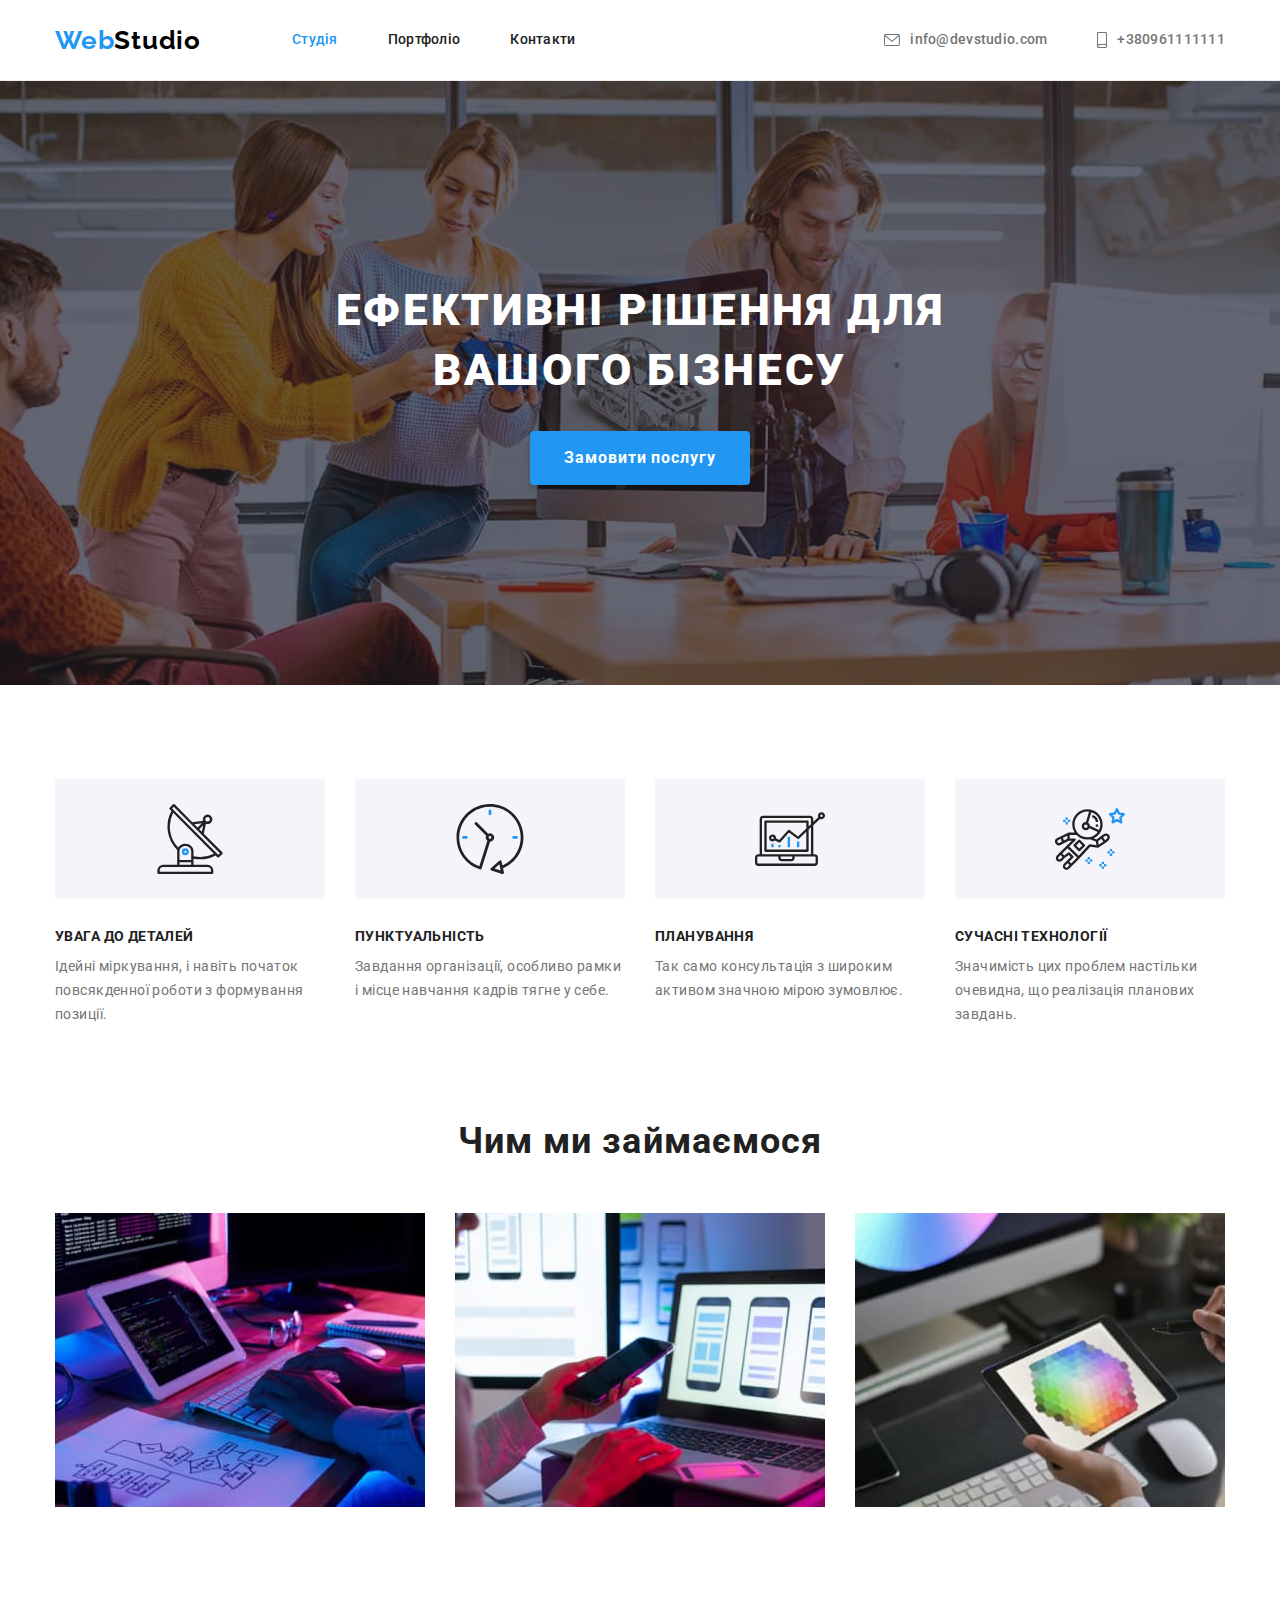
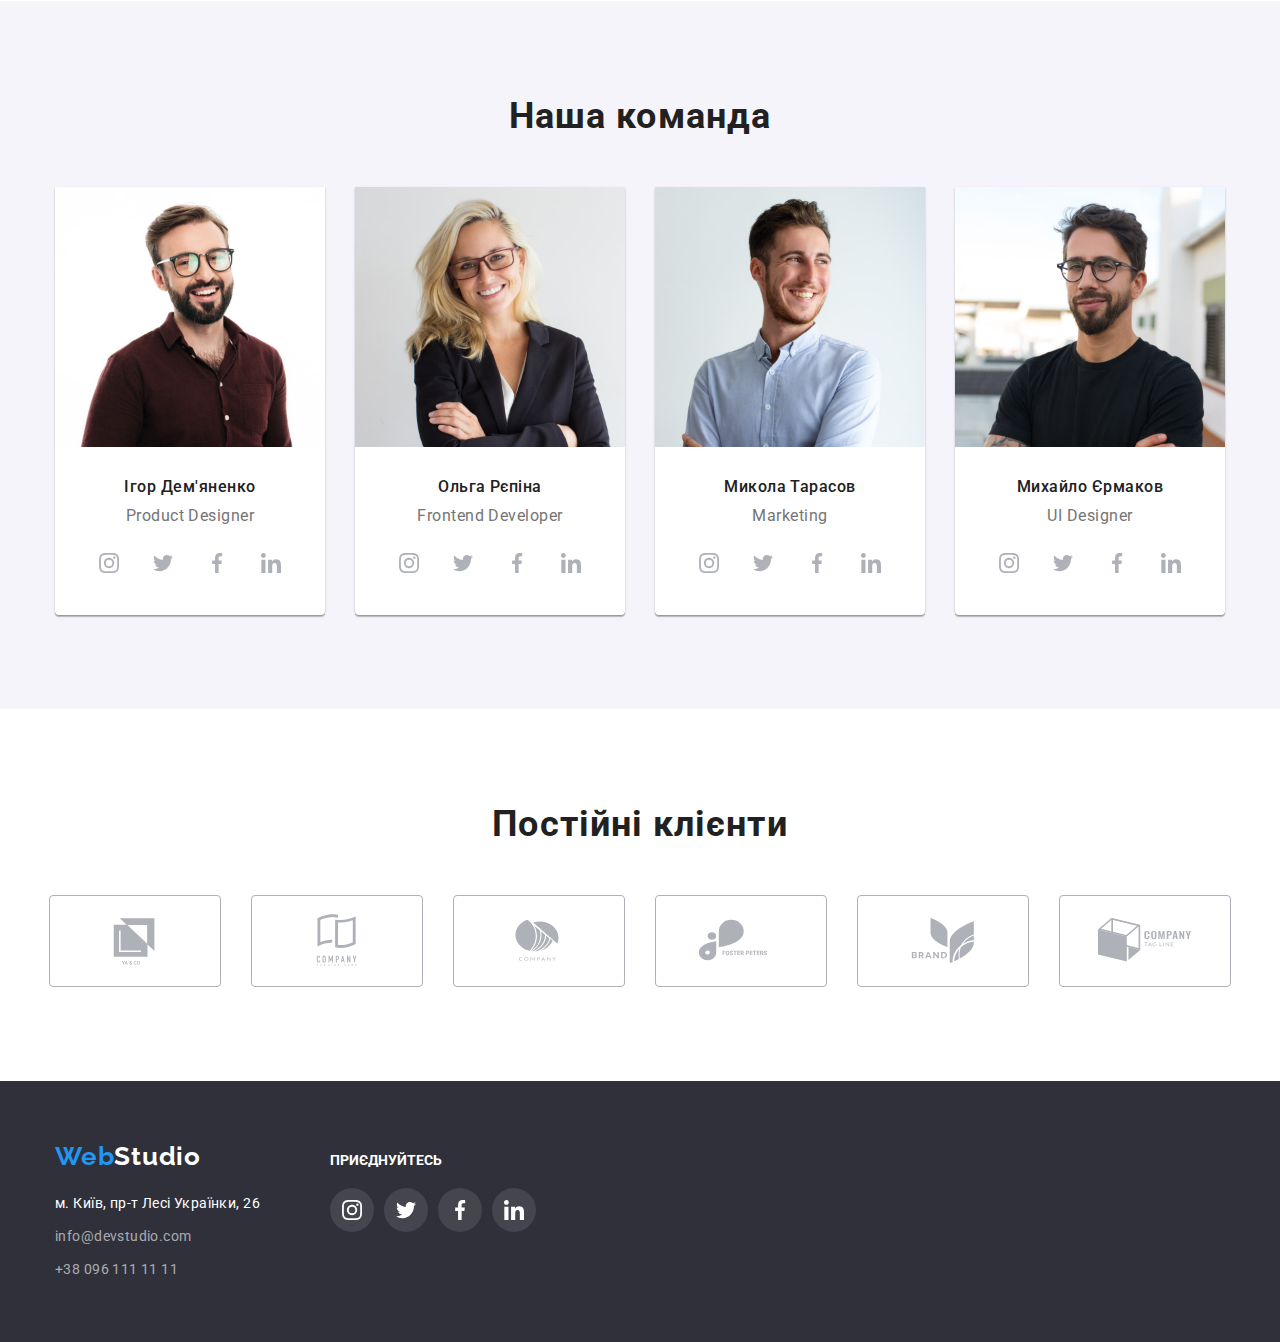
==== index.html @ 3e7839a6 "ДЗ№5" ====
<!DOCTYPE html>
<html lang="uk">
  <head>
    <meta charset="UTF-8" />
    <meta http-equiv="X-UA-Compatible" content="IE=edge" />
    <meta name="viewport" content="width=device-width, initial-scale=1.0" />

    <title>WebStudio</title>
    <link rel="preconnect" href="https://fonts.googleapis.com" />
    <link rel="preconnect" href="https://fonts.gstatic.com" crossorigin />
    <link
      href="https://fonts.googleapis.com/css2?family=Raleway:wght@700&family=Roboto:wght@400;500;700;900&display=swap"
      rel="stylesheet"
    />
    <link
      rel="stylesheet"
      href="https://cdnjs.cloudflare.com/ajax/libs/modern-normalize/1.1.0/modern-normalize.min.css"
    />
    <link rel="stylesheet" href="./css/style.css" />
  </head>
  <body>
    <!--Шапка сайту-->
    <header class="page-header">
      <div class="container nav-contacts">
        <a class="logo link" href="index.html"
          >Web<span class="logo-wrap">Studio</span>
        </a>
        <nav class="main-nav">
          <ul class="nav list">
            <li class="item">
              <a class="site-nav link current" href="./index.html">Студія</a>
            </li>
            <li class="item">
              <a class="site-nav link" href="./portfolio.html">Портфоліо</a>
            </li>
            <li class="item">
              <a class="site-nav link" href="#">Контакти</a>
            </li>
          </ul>
        </nav>
        <ul class="contacts list">
          <li class="item">
            <a class="contacts-header link" href="mailto:info@devstudio.com"
              ><svg class="contacts-icon" width="16px" height="12px">
                <use href="./imges/sprite.svg#icon-envelope"></use>
              </svg>
              info@devstudio.com
            </a>
          </li>
          <li class="item">
            <a class="contacts-header link" href="tel:+380961111111"
              ><svg class="contacts-icon" width="10px" height="16px">
                <use href="./imges/sprite.svg#icon-smartphone"></use>
              </svg>
              +380961111111</a
            >
          </li>
        </ul>
      </div>
    </header>
    <main>
      <!--Герой-->
      <section class="hero">
        <h1 class="hero-text">Ефективні рішення для вашого бізнесу</h1>
        <button class="hero-button" type="button">Замовити послугу</button>
      </section>
      <!--Наші переваги-->
      <section class="section features">
        <div class="container">
          <h2 class="visually-hidden">Наші особливості</h2>
          <ul class="list features-list">
            <li class="item">
              <div class="features-icons">
                <svg class="features-picture" width="70" height="70">
                  <use href="./imges/sprite.svg#icon-antenna"></use>
                </svg>
              </div>
              <h3 class="features-tittle">УВАГА ДО ДЕТАЛЕЙ</h3>
              <p class="features-text">
                Ідейні міркування, і навіть початок повсякденної роботи з
                формування позиції.
              </p>
            </li>
            <li class="item">
              <div class="features-icons">
                <svg class="features-picture" width="70" height="70">
                  <use href="./imges/sprite.svg#icon-clock"></use>
                </svg>
              </div>
              <h3 class="features-tittle">ПУНКТУАЛЬНІСТЬ</h3>
              <p class="features-text">
                Завдання організації, особливо рамки і місце навчання кадрів
                тягне у себе.
              </p>
            </li>
            <li class="item">
              <div class="features-icons">
                <svg class="features-picture" width="70" height="70">
                  <use href="./imges/sprite.svg#icon-diagram"></use>
                </svg>
              </div>
              <h3 class="features-tittle">ПЛАНУВАННЯ</h3>
              <p class="features-text">
                Так само консультація з широким активом значною мірою зумовлює.
              </p>
            </li>
            <li class="item">
              <div class="features-icons">
                <svg class="features-picture" width="70" height="70">
                  <use href="./imges/sprite.svg#icon-astronaut"></use>
                </svg>
              </div>
              <h3 class="features-tittle">СУЧАСНІ ТЕХНОЛОГІЇ</h3>
              <p class="features-text">
                Значимість цих проблем настільки очевидна, що реалізація
                планових завдань.
              </p>
            </li>
          </ul>
        </div>
      </section>
      <!--Чим займаємося-->
      <section class="section no-padding">
        <div class="container">
          <h2 class="section-tittle">Чим ми займаємося</h2>
          <ul class="tittle list">
            <li class="item">
              <img src="./imges/html.jpg" alt="html" width="370" />
            </li>
            <li class="item">
              <img src="./imges/js.jpg" alt="javascript" width="370" />
            </li>
            <li class="item">
              <img src="./imges/css.jpg" alt="css" width="370" />
            </li>
          </ul>
        </div>
      </section>
      <!--Команда-->
      <section class="team section">
        <div class="container">
          <h2 class="section-tittle">Наша команда</h2>
          <ul class="personnel list">
            <li class="list-back">
              <img
                src="./imges/product_designer.jpg"
                alt="product_designer"
                width="270"
                height="260"
              />
              <div class="team-members">
                <h3 class="team-name">Ігор Дем'яненко</h3>
                <p class="team-text">Product Designer</p>
                <ul class="social-list list">
                  <li class="social-item">
                    <a class="social-icons" href="">
                      <svg width="20" height="20">
                        <use href="./imges/sprite.svg#icon-instagram"></use>
                      </svg>
                    </a>
                  </li>
                  <li class="social-item">
                    <a class="social-icons" href="">
                      <svg width="20" height="20">
                        <use href="./imges/sprite.svg#icon-twiter"></use>
                      </svg>
                    </a>
                  </li>
                  <li class="social-item">
                    <a class="social-icons" href="">
                      <svg width="20" height="20">
                        <use href="./imges/sprite.svg#icon-facebook"></use>
                      </svg>
                    </a>
                  </li>
                  <li class="social-item">
                    <a class="social-icons" href="">
                      <svg width="20" height="20">
                        <use href="./imges/sprite.svg#icon-linkedin"></use>
                      </svg>
                    </a>
                  </li>
                </ul>
              </div>
            </li>
            <li class="list-back">
              <img
                src="./imges/frontend_developer.jpg"
                alt="frontend_developer"
                width="270"
                height="260"
              />
              <div class="team-members">
                <h3 class="team-name">Ольга Рєпіна</h3>
                <p class="team-text">Frontend Developer</p>
                <ul class="social-list list">
                  <li class="social-item">
                    <a class="social-icons" href="">
                      <svg width="20" height="20">
                        <use href="./imges/sprite.svg#icon-instagram"></use>
                      </svg>
                    </a>
                  </li>
                  <li class="social-item">
                    <a class="social-icons" href="">
                      <svg width="20" height="20">
                        <use href="./imges/sprite.svg#icon-twiter"></use>
                      </svg>
                    </a>
                  </li>
                  <li class="social-item">
                    <a class="social-icons" href="">
                      <svg width="20" height="20">
                        <use href="./imges/sprite.svg#icon-facebook"></use>
                      </svg>
                    </a>
                  </li>
                  <li class="social-item">
                    <a class="social-icons" href="">
                      <svg width="20" height="20">
                        <use href="./imges/sprite.svg#icon-linkedin"></use>
                      </svg>
                    </a>
                  </li>
                </ul>
              </div>
            </li>
            <li class="list-back">
              <img
                src="./imges/marketing.jpg"
                alt="marketing"
                width="270"
                height="260"
              />
              <div class="team-members">
                <h3 class="team-name">Микола Тарасов</h3>
                <p class="team-text">Marketing</p>
                <ul class="social-list list">
                  <li class="social-item">
                    <a class="social-icons" href="">
                      <svg width="20" height="20">
                        <use href="./imges/sprite.svg#icon-instagram"></use>
                      </svg>
                    </a>
                  </li>
                  <li class="social-item">
                    <a class="social-icons" href="">
                      <svg width="20" height="20">
                        <use href="./imges/sprite.svg#icon-twiter"></use>
                      </svg>
                    </a>
                  </li>
                  <li class="social-item">
                    <a class="social-icons" href="">
                      <svg width="20" height="20">
                        <use href="./imges/sprite.svg#icon-facebook"></use>
                      </svg>
                    </a>
                  </li>
                  <li class="social-item">
                    <a class="social-icons" href="">
                      <svg width="20" height="20">
                        <use href="./imges/sprite.svg#icon-linkedin"></use>
                      </svg>
                    </a>
                  </li>
                </ul>
              </div>
            </li>
            <li class="list-back">
              <img
                src="./imges/ul_designer.jpg"
                alt="ul_designer"
                width="270"
                height="260"
              />
              <div class="team-members">
                <h3 class="team-name">Михайло Єрмаков</h3>
                <p class="team-text">UI Designer</p>
                <ul class="social-list list">
                  <li class="social-item">
                    <a class="social-icons" href="">
                      <svg width="20" height="20">
                        <use href="./imges/sprite.svg#icon-instagram"></use>
                      </svg>
                    </a>
                  </li>
                  <li class="social-item">
                    <a class="social-icons" href="">
                      <svg width="20" height="20">
                        <use href="./imges/sprite.svg#icon-twiter"></use>
                      </svg>
                    </a>
                  </li>
                  <li class="social-item">
                    <a class="social-icons" href="">
                      <svg width="20" height="20">
                        <use href="./imges/sprite.svg#icon-facebook"></use>
                      </svg>
                    </a>
                  </li>
                  <li class="social-item">
                    <a class="social-icons" href="">
                      <svg width="20" height="20">
                        <use href="./imges/sprite.svg#icon-linkedin"></use>
                      </svg>
                    </a>
                  </li>
                </ul>
              </div>
            </li>
          </ul>
        </div>
      </section>
      <!--Клієнти-->
      <section class="section customers">
        <div class="container">
          <h2 class="customers-title">Постійні клієнти</h2>
          <ul class="customers-list list">
            <li>
              <a class="customers-icon" href="#">
                <svg width="106" height="60">
                  <use href="imges/sprite.svg#icon-Client1"></use>
                </svg>
              </a>
            </li>
            <li>
              <a class="customers-icon" href="#">
                <svg width="106" height="60">
                  <use href="imges/sprite.svg#icon-Client2"></use>
                </svg>
              </a>
            </li>
            <li>
              <a class="customers-icon" href="#">
                <svg width="106" height="60">
                  <use href="imges/sprite.svg#icon-Client3"></use>
                </svg>
              </a>
            </li>
            <li>
              <a class="customers-icon" href="#">
                <svg width="106" height="60">
                  <use href="imges/sprite.svg#icon-Client4"></use>
                </svg>
              </a>
            </li>
            <li>
              <a class="customers-icon" href="#">
                <svg width="106" height="60">
                  <use href="imges/sprite.svg#icon-Client5"></use>
                </svg>
              </a>
            </li>
            <li>
              <a class="customers-icon" href="#">
                <svg width="106" height="60">
                  <use href="imges/sprite.svg#icon-Client6"></use>
                </svg>
              </a>
            </li>
          </ul>
        </div>
      </section>
    </main>
    <!--Футтер-->
    <footer class="footer">
      <div class="container footer-container">
        <div>
          <a class="logo link" href="#"
            >Web<span class="logo-footer">Studio</span>
          </a>
          <address>
            <ul class="list">
              <li class="list-footer">
                <a
                  class="footer-address link"
                  href="https://goo.gl/maps/43y1ShWH6YqDdSyP7"
                  target="_blank"
                  rel="noopener nofollow noreferrer "
                  >м. Київ, пр-т Лесі Українки, 26
                </a>
              </li>
              <li class="list-footer">
                <a class="footer-contacts link" href="mailto:info@devstudio.com"
                  >info@devstudio.com</a
                >
              </li>
              <li class="list-footer">
                <a class="footer-contacts link" href="tel:+380961111111"
                  >+38 096 111 11 11</a
                >
              </li>
            </ul>
          </address>
        </div>
        <div class="footer-icon">
          <h2 class="social-title">ПРИЄДНУЙТЕСЬ</h2>
          <ul class="footer-social-list list">
            <li>
              <a class="footer-social-icon" href="#">
                <svg width="20" height="20">
                  <use href="./imges/sprite.svg#icon-instagram"></use>
                </svg>
              </a>
            </li>
            <li>
              <a class="footer-social-icon" href="#">
                <svg width="20" height="20">
                  <use href="./imges/sprite.svg#icon-twiter"></use>
                </svg>
              </a>
            </li>
            <li>
              <a class="footer-social-icon" href="#">
                <svg width="20" height="20">
                  <use href="./imges/sprite.svg#icon-facebook"></use>
                </svg>
              </a>
            </li>
            <li>
              <a class="footer-social-icon" href="#">
                <svg width="20" height="20">
                  <use href="./imges/sprite.svg#icon-linkedin"></use>
                </svg>
              </a>
            </li>
          </ul>
        </div>
      </div>
    </footer>
  </body>
</html>
---- css/style.css ----
/*колір основного тексту #212121;*/
/*колір допоміжного тексту #757575;*/
/*білий колір #FFFFFF;*/
/*акцент  #2196F3;*/

:root {
    --main-font: 'Roboto', sans-serif;
    /*колір-змінні*/
    --main-color:#212121;
    --secondary-color:#757575;
    --akcent-color:#2196F3;
    --white-color:#FFFFFF;
    --logo-secondary-color: #000000;
    --hero-footer-background:#2F303A;
    --background-team:#F5F4FA;
    --button-hover:#188CE8;
    --footer-contact-color:rgba(255, 255, 255, 0.6);
    --icon-color: #AFB1B8;

}
body{
    background-color:var(--white-color);
    font-family:var(--main-font);
    color:var(--main-color);
    font-size: 14px;
}
.list {
    padding: 0;
    margin: 0;
    list-style: none;
}
.link {
    text-decoration: none;
    font-style: normal;
}
ul,h1,h2,h3,p{
    margin: 0;
    padding: 0;
}
img {
    display: block;
}
.container {
    margin-left: auto;
    margin-right: auto;
    padding-left: 15px;
    padding-right: 15px;
    width: 1200px;
    /* outline: 2px dashed blueviolet; */
}

 /*Шапка сайту*/
 .page-header{
    border-bottom: 1px solid #ECECEC;
 }
.nav-contacts{
    align-items: center;
    display: flex;
}
.logo{
    color: var(--akcent-color);
    font-family: 'Raleway';
    font-weight: 700;
    font-size: 26px;
    line-height: 1.19;
    letter-spacing: 0.03em;
    
}
.logo-wrap{
    color: var(--logo-secondary-color);
}
.nav{
    display: flex;
}

.nav .item +.item{
    margin-left: 50px;
}
.main-nav{
    margin-left: 91px;
}
.site-nav{
    display: block;
    padding-top: 32px;
    padding-bottom: 32px;

    color: var(--main-color);
    font-weight: 500;
    line-height: 1.14;
    letter-spacing: 0.02em
}
.site-nav:hover, .site-nav:focus{
    color: var(--akcent-color);
}
.contacts{
    display: flex;
    margin-left: auto;
}
.contacts .item + .item{
margin-left: 50px;
}
.contacts-header {
    align-items: center;
    display: flex;
    padding-top: 32px;
    padding-bottom: 32px;
    
    color: var(--secondary-color);
    font-weight: 500;
    line-height: 1.14;
    letter-spacing: 0.02em;
}
.contacts-header:hover,.contacts-header:focus{
    color: var(--akcent-color);
}
.contacts-icon{
    fill: currentColor;
    margin-right: 10px;
}

/*Герой*/
.hero{
    
    background-size: cover;
    background-position: center;
    background-repeat: no-repeat;
    background-image:linear-gradient( to right,rgba(47, 48, 58, 0.4),rgba(47, 48, 58, 0.4)),url(../imges/header.jpg);
    margin-left: auto;
    margin-right: auto;
    max-width: 1600px;
    padding-top: 200px;
    padding-bottom: 200px;
    text-align: center;
    background-color:rgba(47, 48, 58, 0.4);
}
.hero-text{
    margin-bottom: 30px;
    margin-left: auto;
    margin-right: auto;
    text-align: center;
    width: 696px;
    
    color:var(--white-color);
    font-weight: 900;
    font-size: 44px;
    line-height: 1.36;
    letter-spacing: 0.06em;
    text-transform: uppercase;

}

.hero-button{
    border-radius: 4px;
    padding: 10px 32px;
    background-color: var(--akcent-color);
    color: var(--white-color);
    cursor: pointer;
    border-color:transparent;
    box-shadow: 0px 4px 4px rgba(0, 0, 0, 0.15);
    font-family: var(--main-font);
    font-weight: 700;
    font-size: 16px;
    line-height: 1.9;
    letter-spacing: 0.06em;
}
.hero-button:hover,
.hero-button:focus {
    background-color: var(--button-hover)
}
/*Наші переваги*/
.features-icons{
    display: flex;
    justify-content: center;
    align-items: center;
    background-color: #F5F4FA;
    height: 120px;
    margin-bottom: 30px;

}
.section{
    padding-top: 94px;
    padding-bottom: 94px;    
}
.features-list{
    display: flex;
    flex-wrap: wrap;
    gap: 30px;
}
.features-list>.item{
    flex-basis: calc((100% - 90px) / 4);
}

.section.no-padding{
padding-top: 0;
}
.features-tittle{
    margin-top: 0;
    margin-bottom: 10px;
    color: var(--main-color);
    font-weight: 700;
    font-size: 14px;
    line-height: 1.14;
    letter-spacing: 0.03em;
}
.features-text{
    color: var(--secondary-color);
    font-size: 14px;
    line-height: 1.7;
    letter-spacing: 0.03em;
}
.visually-hidden{
    position: absolute;
    white-space: nowrap;
    width: 1px;
    height: 1px;
    overflow: hidden;
    border: 0;
    padding: 0;
    clip: rect(0 0 0 0);
    clip-path: inset(50%);
    margin: -1px;
}
/*Чим займаємося*/

.section-tittle{
    margin-top: 0;
    margin-bottom: 50px;

    text-align: center;
    font-weight: 700;
    font-size: 36px;
    line-height: 1.17;
    letter-spacing: 0.03em;
}
.tittle{

    display: flex;
    flex-wrap: wrap;
    gap: 30px;
    
}
.tittle .item{
flex-basis: calc((100% - 60px) / 3);
}
.tittle .item:last-child{
    margin-right: 0px;
}
/*Команда*/
.team{
    background-color:var(--background-team);
}
.personnel{
    display: flex;
    flex-wrap: wrap;
    gap: 30px;
}
.personnel .list-back{ 
flex-basis: calc((100% - 90px) / 4);
   
}
.personnel .list-back:last-child{
    margin-right: 0px;
}
.team-members{
    padding-top: 30px;
    padding-bottom: 30px;
}

.team-name{
    margin-bottom: 10px;
    text-align: center;
    margin-bottom: 10px;
    font-weight: 500;
    font-size: 16px;
    line-height: 1.19;
    letter-spacing: 0.03em;
    
}
.team-text{
    text-align: center;
    color: var(--secondary-color);
    font-size: 16px;
    line-height: 1.19;
    letter-spacing: 0.03em;
}
.list-back{
    border-radius: 0px 0px 4px 4px;
    box-shadow: 0px 1px 3px rgba(0, 0, 0, 0.12),
    0px 1px 1px rgba(0, 0, 0, 0.14),
    0px 2px 1px rgba(0, 0, 0, 0.2);
    background-color: var(--white-color);

}
.social-list{
    display: flex;
    justify-content: center;
    align-items: center;
    gap: 10px;
    margin-top: 16px;
}
.social-icons{
    fill: var(--icon-color);
    display: block;
    width: 44px;
    height: 44px;
    padding: 12px;
    border-radius: 50%;
}
.social-icons:hover,.social-icons:focus{
    fill: var(--white-color);
    background-color: var(--akcent-color);
}
/*Постійні клієнти*/
.customers-icon:hover,.customers-icon:focus{
   border-color: var(--akcent-color);
   fill: var(--akcent-color);

}
.customers-icon{
    display: flex;
    justify-content: center;
    align-items: center;
    height: 92px;
    border: 1px solid #AFB1B8;
    border-radius: 4px;
    padding: 16px 32px;
    fill: var(--icon-color);
}
.customers-list{
    display: flex;
    justify-content: center;
    align-items: center;
    gap: 30px;
}
.customers-title{
        margin-top: 0;
        margin-bottom: 50px;
        text-align: center;
        font-weight: 700;
        font-size: 36px;
        line-height: 1.17;
        letter-spacing: 0.03em
}
/*Футер*/
.footer-social-icon{
    display: block;
    border-radius: 50%;
    padding: 12px;
    width: 44px;
    height:44px;
    background-color:rgba(255, 255, 255, 0.1);
    fill: var(--white-color);
}
.footer-social-icon:hover,.footer-social-icon:focus{
    background-color: var(--akcent-color);
}
.footer-icon{
    margin-left: 70px;
}
.footer-social-list{
    gap: 10px;
    margin-top: 20px;
    display: flex;
    justify-content:center;
    align-items: center;
}
.social-title{
    color: #FFFFFF;
    font-weight: 700;
    font-size: 14px;
    line-height: 1.142;
  
}
.footer-container{
    align-items: baseline;
    display: flex;
}
.footer{
    padding-bottom: 60px;
    padding-top: 60px;
    background-color:var(--hero-footer-background) ;
}

.logo-footer {
    color: var(--white-color);
}
address{
    margin-top: 20px;
}
.list-footer:not(:last-child){
    margin-bottom: 9px;
}
.footer-address{
    color: var(--white-color);
    letter-spacing: 0.03em;
    line-height:1.71;
}
.footer-contacts{
    color:var(--footer-contact-color) ;
    letter-spacing: 0.03em;
    line-height:1.71;
}
.footer-contacts:hover, .footer-contacts:focus,.footer-address:hover,.footer-address:focus {
    color:var(--akcent-color);
}

/*Портфоліо*/
/*Проекти*/
.filter-button{
padding: 6px 25px;
border-radius: 4px ;
color: var(--main-color);
border-color: transparent;
cursor: pointer;
background: var(--background-team);
font-family: inherit;
font-weight: 500;
font-size: 16px;
line-height: 1.62;
text-align: center;
letter-spacing: 0.03em;
}
.filter-button:hover,.filter-button:focus{
box-shadow: 0px 3px 1px rgba(0, 0, 0, 0.1), 0px 1px 2px rgba(0, 0, 0, 0.08), 0px 2px 2px rgba(0, 0, 0, 0.12);
color: var(--white-color);
background: var(--akcent-color);
}
.button-portfolio{
    gap: 8px;
    margin-bottom: 50px;
    display: flex;
    flex-wrap: wrap;
    justify-content: center;


    /* background-color: tomato; */
}

.project{
    display: flex;
    flex-wrap:wrap ;
    gap: 30px;
}
.works{
 flex-basis:calc((100% - 60px) / 3) ; 
}
.project-list{
    display: block;
}
.project-list:hover, .project-list:focus{
    box-shadow: 0px 1px 1px rgba(0, 0, 0, 0.12), 0px 4px 4px rgba(0, 0, 0, 0.06), 1px 4px 6px rgba(0, 0, 0, 0.16); 
}
.section-project{
    margin-top: 0;
    margin-bottom: 4px;
    color: var(--main-color);
    font-weight: 700;
    font-size: 18px;
    line-height: 2;
    letter-spacing: 0.06em;
}

.project-text{
    color: var(--secondary-color);
    font-size: 16px;
    line-height: 1.88;
    letter-spacing: 0.03em;
}
.project-boder{
    padding: 20px 24px;
    border-right-width: 1px;
    border-right-style: solid;
    border-right-color: #EEEEEE;
    border-left-width: 1px;
    border-left-style: solid;
    border-left-color: #EEEEEE;
    border-bottom-width: 1px;
    border-bottom-style: solid;
    border-bottom-color: #EEEEEE;

}
.current{
    color: var(--akcent-color);
}
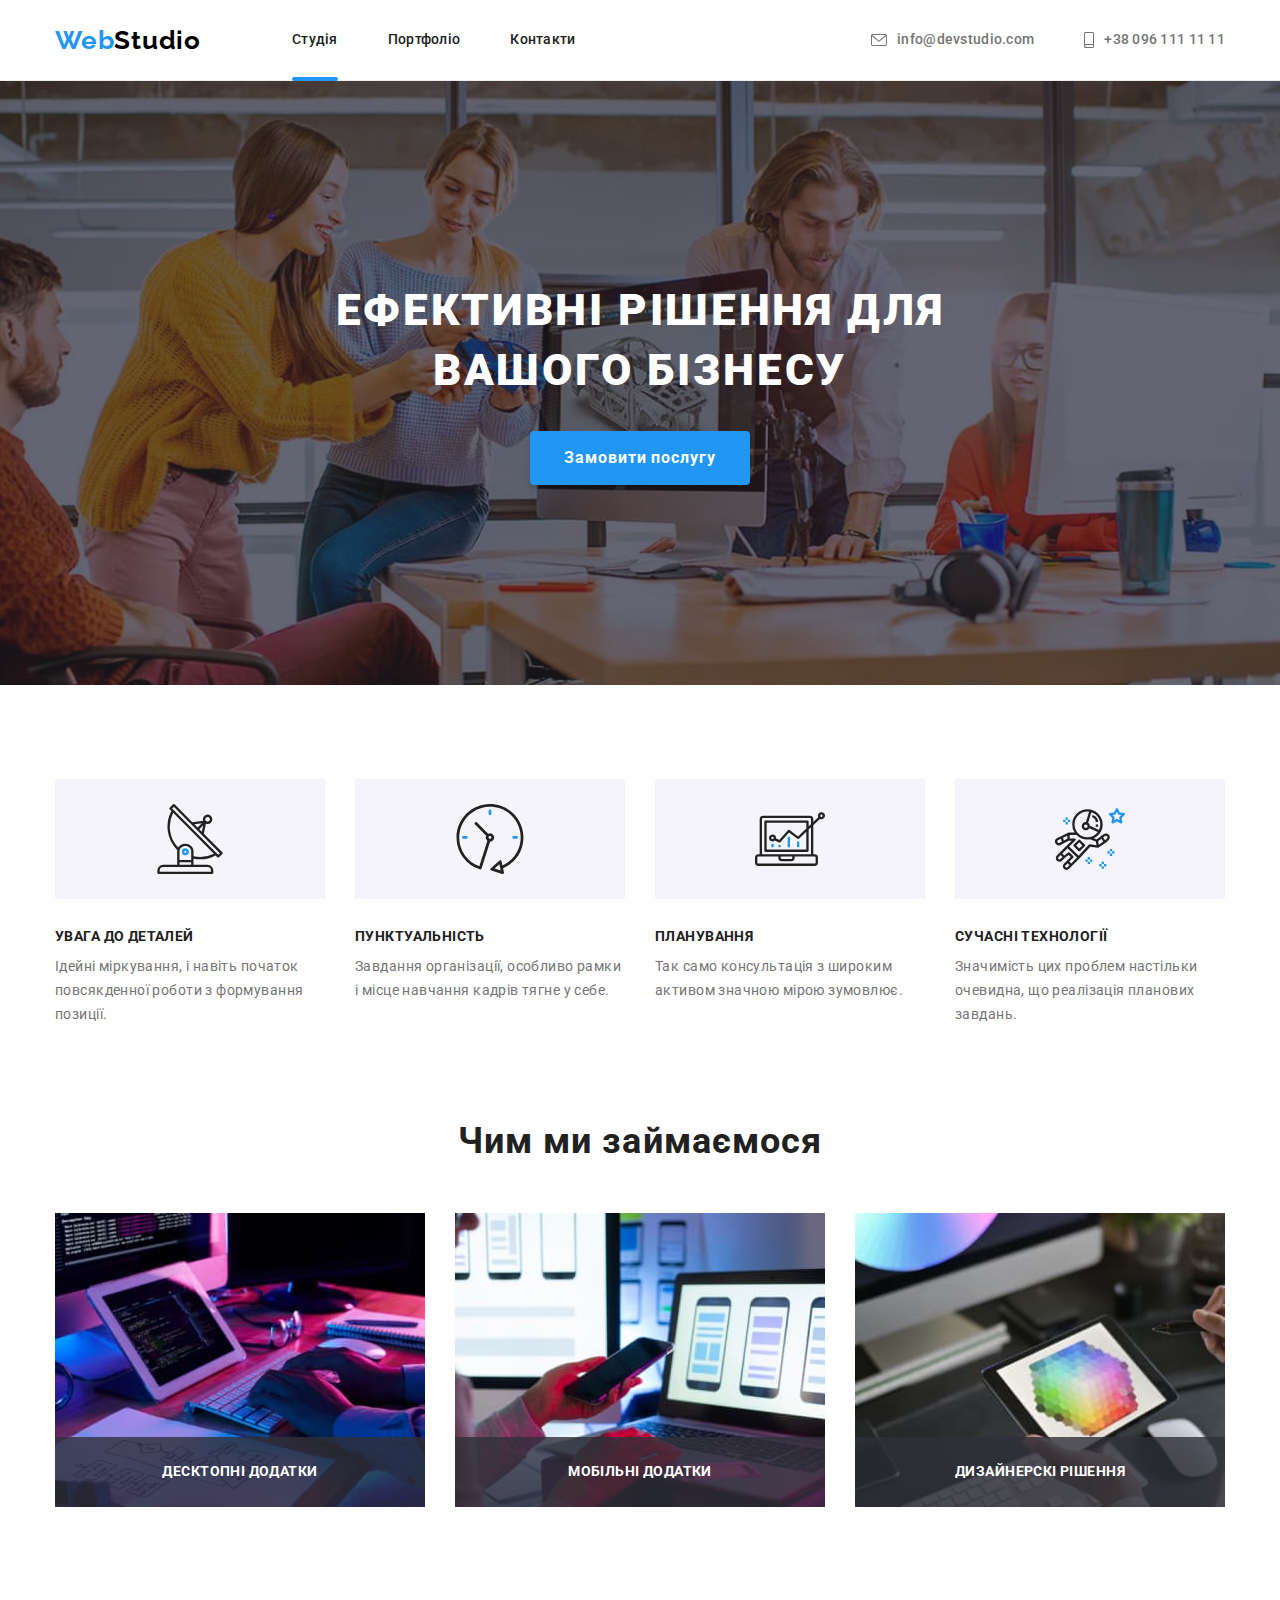
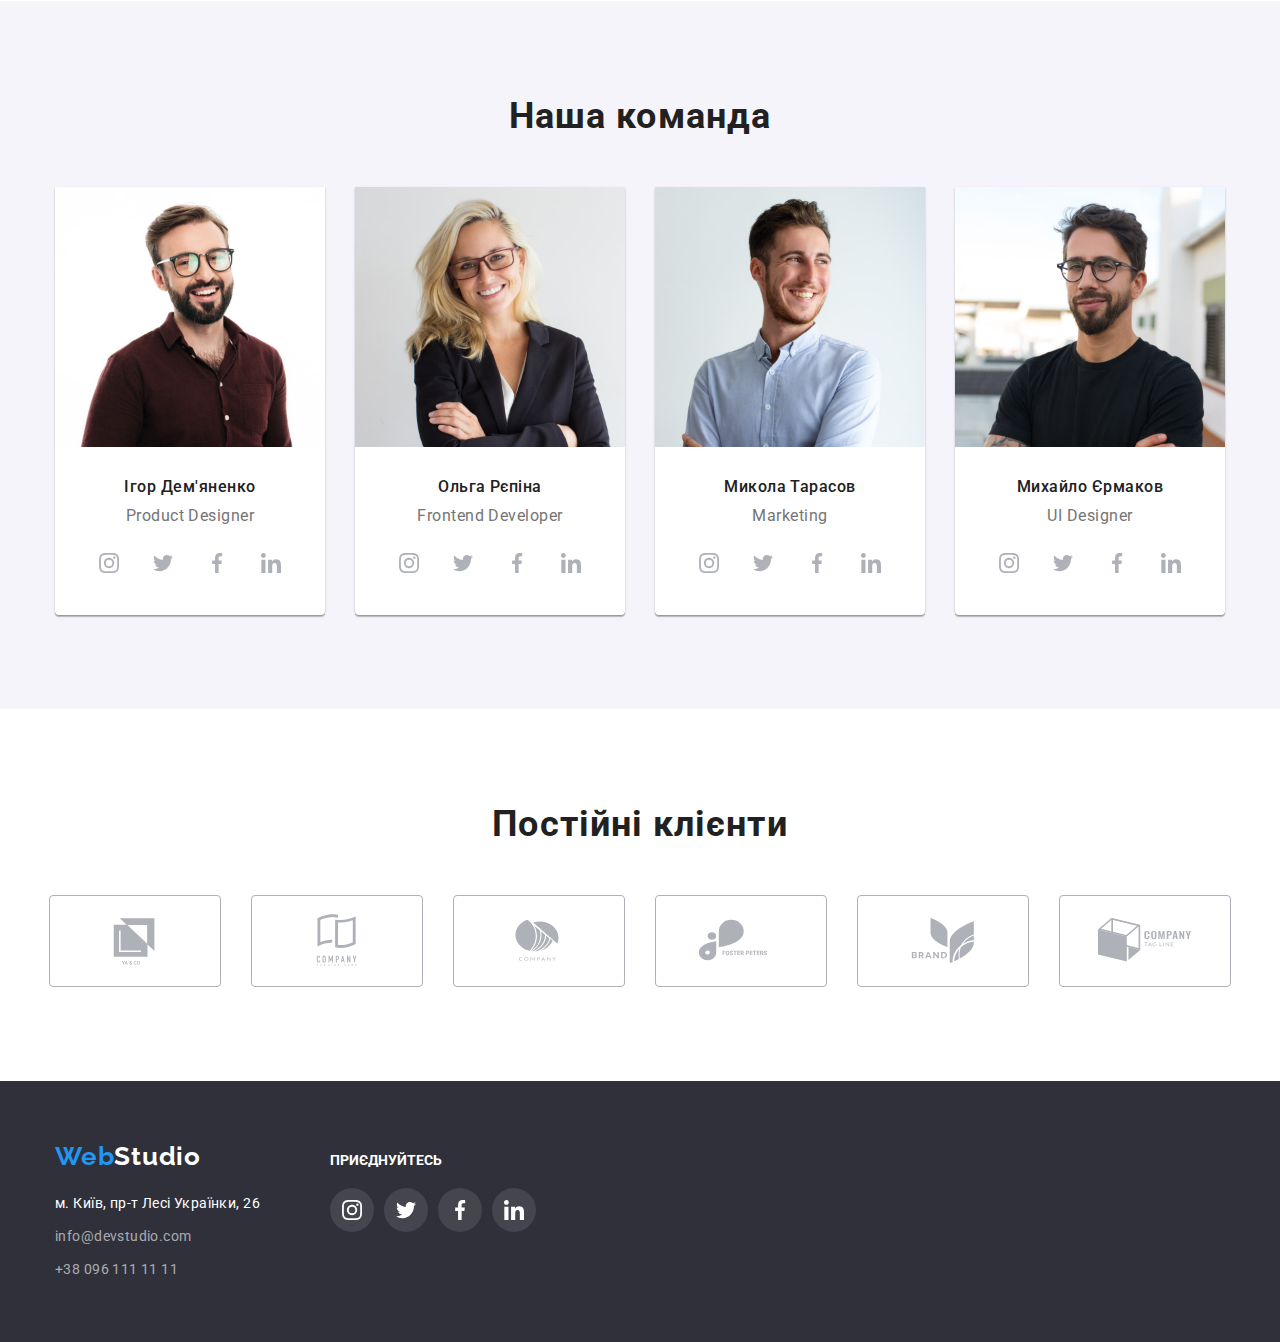
==== commit d6ffdec6: "ДЗ№5" ====
--- a/index.html
+++ b/index.html
@@ -52,7 +52,7 @@
               ><svg class="contacts-icon" width="10px" height="16px">
                 <use href="./imges/sprite.svg#icon-smartphone"></use>
               </svg>
-              +380961111111</a
+              +38 096 111 11 11</a
             >
           </li>
         </ul>
@@ -126,12 +126,15 @@
           <ul class="tittle list">
             <li class="item">
               <img src="./imges/html.jpg" alt="html" width="370" />
+              <h3 class="tittle-text">ДЕСКТОПНІ ДОДАТКИ</h3>
             </li>
             <li class="item">
               <img src="./imges/js.jpg" alt="javascript" width="370" />
+              <h3 class="tittle-text">МОБІЛЬНІ ДОДАТКИ</h3>
             </li>
             <li class="item">
               <img src="./imges/css.jpg" alt="css" width="370" />
+              <h3 class="tittle-text">ДИЗАЙНЕРСКІ РІШЕННЯ</h3>
             </li>
           </ul>
         </div>
--- a/css/style.css
+++ b/css/style.css
@@ -16,6 +16,7 @@
     --button-hover:#188CE8;
     --footer-contact-color:rgba(255, 255, 255, 0.6);
     --icon-color: #AFB1B8;
+    --akcent-color-transparency:rgba(33, 150, 243, 0.9);
 
 }
 body{
@@ -33,7 +34,7 @@
     text-decoration: none;
     font-style: normal;
 }
-ul,h1,h2,h3,p{
+ul,h1,h2,h3,h4,h5,h6,p{
     margin: 0;
     padding: 0;
 }
@@ -47,6 +48,21 @@
     padding-right: 15px;
     width: 1200px;
     /* outline: 2px dashed blueviolet; */
+}
+.current {
+    position: relative;
+    color: var(--akcent-color);
+}
+
+.current::after {
+    content: '';
+    position: absolute;
+    display: block;
+    bottom: -1px;
+    width: 100%;
+    height: 4px;
+    background-color: var(--akcent-color);
+    border-radius: 2px;
 }
 
  /*Шапка сайту*/
@@ -221,6 +237,28 @@
     margin: -1px;
 }
 /*Чим займаємося*/
+.item{
+    position: relative;
+}
+.tittle-text{
+    position: absolute;
+    bottom: 0;
+
+    display: flex;
+    justify-content: center;
+    align-items: center;
+    height: 70px;
+    width: 100%;
+    background-color:  rgba(47, 48, 58, 0.8);
+
+    color: var(--white-color);
+    font-style: normal;
+    font-weight: 700;
+    font-size: 14px;
+    line-height: 1.14;
+    letter-spacing: 0.03em;
+    text-transform: uppercase;
+}
 
 .section-tittle{
     margin-top: 0;
@@ -431,9 +469,6 @@
     display: flex;
     flex-wrap: wrap;
     justify-content: center;
-
-
-    /* background-color: tomato; */
 }
 
 .project{
@@ -459,7 +494,34 @@
     line-height: 2;
     letter-spacing: 0.06em;
 }
-
+.overlay{
+    position:relative;
+    overflow: hidden;
+}
+.overlay::before{
+    position: absolute;
+    content: '';
+    display: inline-block;
+    width: 100%;
+    height: 100%;
+    background-color: var(--akcent-color-transparency);
+    opacity: 0;
+}
+.overlay:hover::before,.overlay:focus::before,.overlay-text:hover,.overlay-text:focus{
+    opacity: 1;
+}
+
+.overlay-text{
+    position: absolute;
+    top: 64px;
+    left: 24px;
+    opacity: 0;
+
+    color: var(--white-color);
+    font-size: 18px;
+    line-height: 1.56;
+    letter-spacing: 0.03em;
+}
 .project-text{
     color: var(--secondary-color);
     font-size: 16px;
@@ -479,6 +541,3 @@
     border-bottom-color: #EEEEEE;
 
 }
-.current{
-    color: var(--akcent-color);
-}
